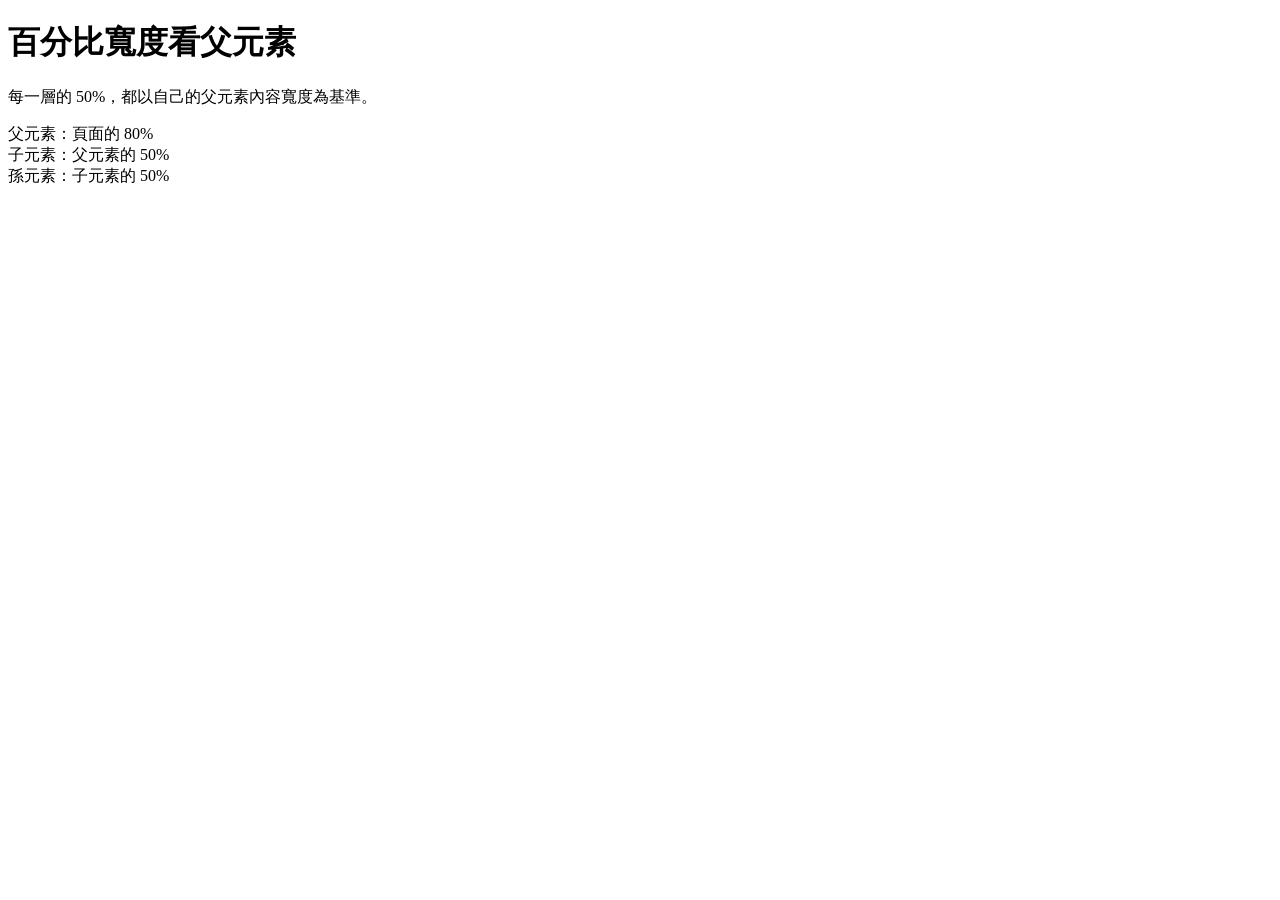
==== index.html @ dec090fd "1008課程" ====
<!DOCTYPE html>
<html lang="zh-Hant">
<head>
  <meta charset="UTF-8">
  <meta name="viewport" content="width=device-width, initial-scale=1.0">
  <title>百分比寬度示範</title>
  

  
</head>
<body>
  <h1>百分比寬度看父元素</h1>
  <p>每一層的 50%，都以自己的父元素內容寬度為基準。</p>

  <div class="parent">
    父元素：頁面的 80%
    <div class="child">
      子元素：父元素的 50%
      <div class="grandchild">
        孫元素：子元素的 50%
      </div>
    </div>
  </div>
</body>
</html>
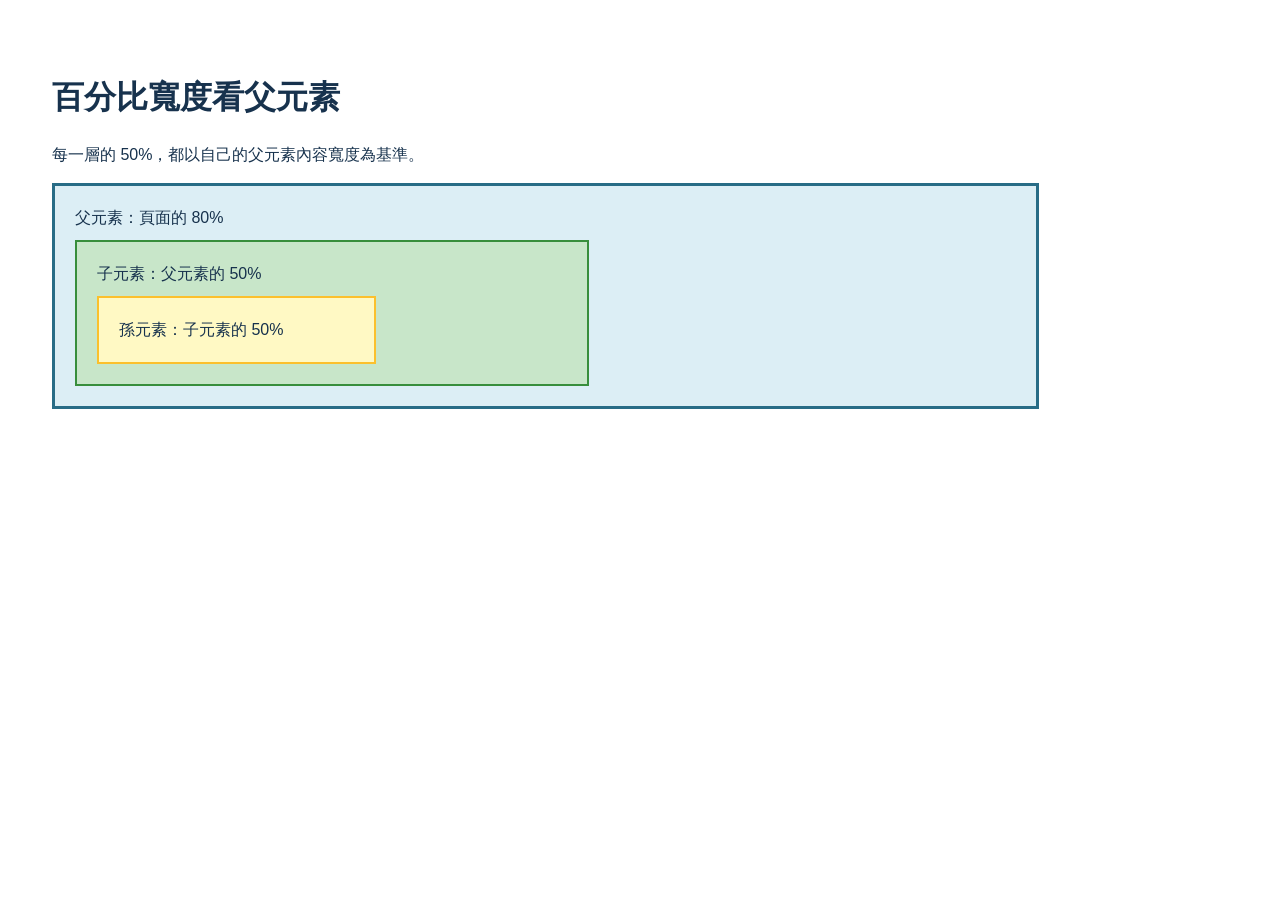
==== commit 4fd8c215: "1008課程" ====
--- a/index.html
+++ b/index.html
@@ -4,9 +4,53 @@
   <meta charset="UTF-8">
   <meta name="viewport" content="width=device-width, initial-scale=1.0">
   <title>百分比寬度示範</title>
-  
+  <style>
+    body {
+      font-family: sans-serif;
+      padding: 20px;
+      line-height: 1.5;
+    }
+    .parent {
+      width: 80%;
+      background-color: #e3f2fd;
+      padding: 20px;
+      border: 2px solid #1976d2;
+      margin-bottom: 20px;
+    }
+    .child {
+      width: 50%;
+      background-color: #c8e6c9;
+      padding: 20px;
+      border: 2px solid #388e3c;
+      margin-top: 10px;
+    }
+    .grandchild {
+      width: 50%;
+      background-color: #fff9c4;
+      padding: 20px;
+      border: 2px solid #fbc02d;
+      margin-top: 10px;
+    }
 
-  
+     <style>
+    * { box-sizing: border-box; }
+
+    body {
+      font-family: Arial, "Microsoft JhengHei", sans-serif;
+      margin: 32px;
+      color: #17324d;
+    }
+
+    .parent {
+      width: 80%;
+      padding: 20px;
+      background: #dceef5;
+      border: 3px solid #286c86;
+    }
+
+
+  </style>
+  </style>
 </head>
 <body>
   <h1>百分比寬度看父元素</h1>
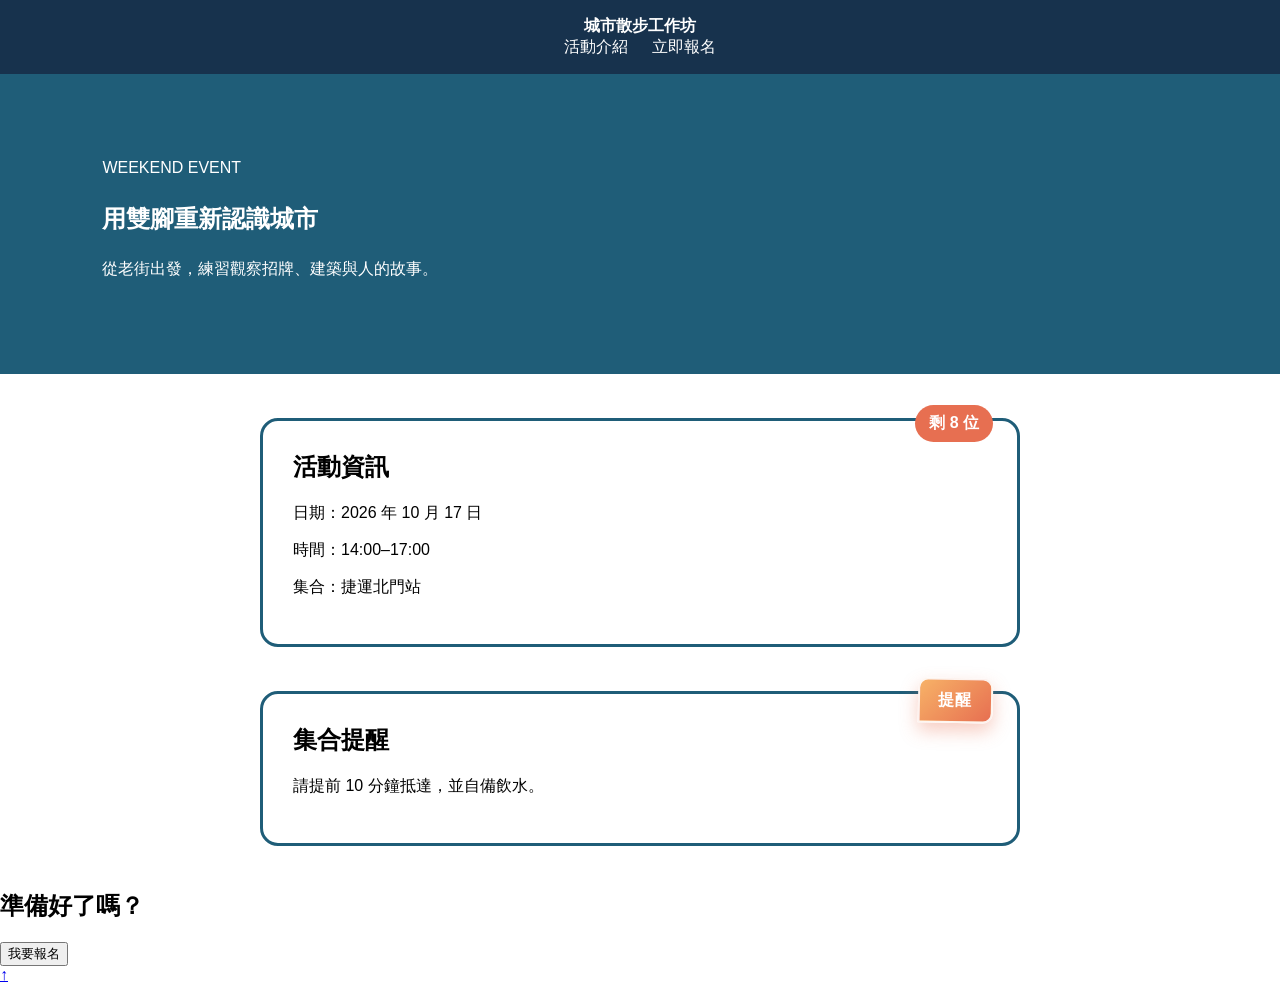
==== commit 355b1ada: "Update event landing page styles" ====
--- a/index.html
+++ b/index.html
@@ -1,69 +1,49 @@
-<!DOCTYPE html>
+<!doctype html>
 <html lang="zh-Hant">
 <head>
-  <meta charset="UTF-8">
-  <meta name="viewport" content="width=device-width, initial-scale=1.0">
-  <title>百分比寬度示範</title>
-  <style>
-    body {
-      font-family: sans-serif;
-      padding: 20px;
-      line-height: 1.5;
-    }
-    .parent {
-      width: 80%;
-      background-color: #e3f2fd;
-      padding: 20px;
-      border: 2px solid #1976d2;
-      margin-bottom: 20px;
-    }
-    .child {
-      width: 50%;
-      background-color: #c8e6c9;
-      padding: 20px;
-      border: 2px solid #388e3c;
-      margin-top: 10px;
-    }
-    .grandchild {
-      width: 50%;
-      background-color: #fff9c4;
-      padding: 20px;
-      border: 2px solid #fbc02d;
-      margin-top: 10px;
-    }
-
-     <style>
-    * { box-sizing: border-box; }
-
-    body {
-      font-family: Arial, "Microsoft JhengHei", sans-serif;
-      margin: 32px;
-      color: #17324d;
-    }
-
-    .parent {
-      width: 80%;
-      padding: 20px;
-      background: #dceef5;
-      border: 3px solid #286c86;
-    }
+  <meta charset="utf-8">
+  <meta name="viewport" content="width=device-width, initial-scale=1">
+  <title>城市散步工作坊</title>
+  <link rel="stylesheet" href="style.css">
+</head>
+<body>
+  <header class="site-header" id="top">
+    <strong>城市散步工作坊</strong>
+    <nav><a href="#intro">活動介紹</a><a href="#signup">立即報名</a></nav>
+  </header>
+  <main class="page">
 
 
-  </style>
-  </style>
-</head>
-<body>
-  <h1>百分比寬度看父元素</h1>
-  <p>每一層的 50%，都以自己的父元素內容寬度為基準。</p>
+    <section class="hero" id="intro">
+      <p class="eyebrow">WEEKEND EVENT</p>
+      <h1>用雙腳重新認識城市</h1>
+      <p>從老街出發，練習觀察招牌、建築與人的故事。</p>
+    </section>
 
-  <div class="parent">
-    父元素：頁面的 80%
-    <div class="child">
-      子元素：父元素的 50%
-      <div class="grandchild">
-        孫元素：子元素的 50%
-      </div>
-    </div>
-  </div>
+
+<section id="event"
+         class="event-card with-badge">
+
+  <span class="badge">剩 8 位</span>
+
+  <h2>活動資訊</h2>
+  <p>日期：2026 年 10 月 17 日</p>
+  <p>時間：14:00–17:00</p>
+  <p>集合：捷運北門站</p>
+</section>
+
+<aside class="notice-card">
+  <span class="notice-badge">提醒</span>
+  <h2>集合提醒</h2>
+  <p>請提前 10 分鐘抵達，並自備飲水。</p>
+</aside>
+
+
+
+
+    <section class="signup" id="signup"><h2>準備好了嗎？</h2><button>我要報名</button></section>
+    
+  </main>
+  <a class="back-top" href="#top" aria-label="回到頁首">↑</a>
 </body>
 </html>
--- a/style.css
+++ b/style.css
@@ -0,0 +1,101 @@
+* { box-sizing: border-box; }
+
+body {
+  margin: 0;
+  font-family: Arial, sans-serif;
+}
+
+.site-header {
+  position: sticky;
+  top: 0;
+  z-index: 10;
+  padding: 16px 8%;
+  text-align: center;
+  background: #17324d;
+  color: white;
+}
+
+.site-header h1 { margin: 0 0 8px; }
+.site-header a {
+  margin: 0 12px;
+  color: white;
+  text-decoration: none;
+}
+.hero {
+  min-height: 300px;
+  padding: 64px 8%;
+  background: #1f5d78;
+  color: white;
+}
+
+.hero h2 {
+  margin: 10px 0 16px;
+  font-size: 46px;
+}
+
+.hero p {
+  max-width: 600px;
+  line-height: 1.8;
+}
+
+.event-card {
+  width: 84%;
+  max-width: 760px;
+  margin: 44px auto;
+  padding: 30px;
+  border: 3px solid #1f5d78;
+  border-radius: 18px;
+  background: white;
+}
+
+.event-card h2 {
+  margin-top: 0;
+}
+
+
+
+.with-badge {
+  position: relative;
+}
+
+.badge {
+  position: absolute;
+  top: -16px;
+  right: 24px;
+  padding: 8px 14px;
+  border-radius: 999px;
+  background: #e76f51;
+  color: white;
+  font-weight: bold;
+}
+
+.notice-card {
+  position: relative;
+  width: 84%;
+  max-width: 760px;
+  margin: 44px auto;
+  padding: 30px;
+  border: 3px solid #1f5d78;
+  border-radius: 18px;
+  background: white;
+}
+
+.notice-card h2 {
+  margin-top: 0;
+}
+
+.notice-badge {
+  position: absolute;
+  top: -16px;
+  right: 24px;
+  padding: 10px 18px;
+  border-radius: 10px 10px 10px 0;
+  background: linear-gradient(135deg, #f7b267, #e76f51);
+  color: white;
+  font-weight: 700;
+  letter-spacing: 0.08em;
+  box-shadow: 0 8px 18px rgba(231, 111, 81, 0.35);
+  border: 2px solid rgba(255, 255, 255, 0.9);
+  transform: rotate(1deg);
+}
+
